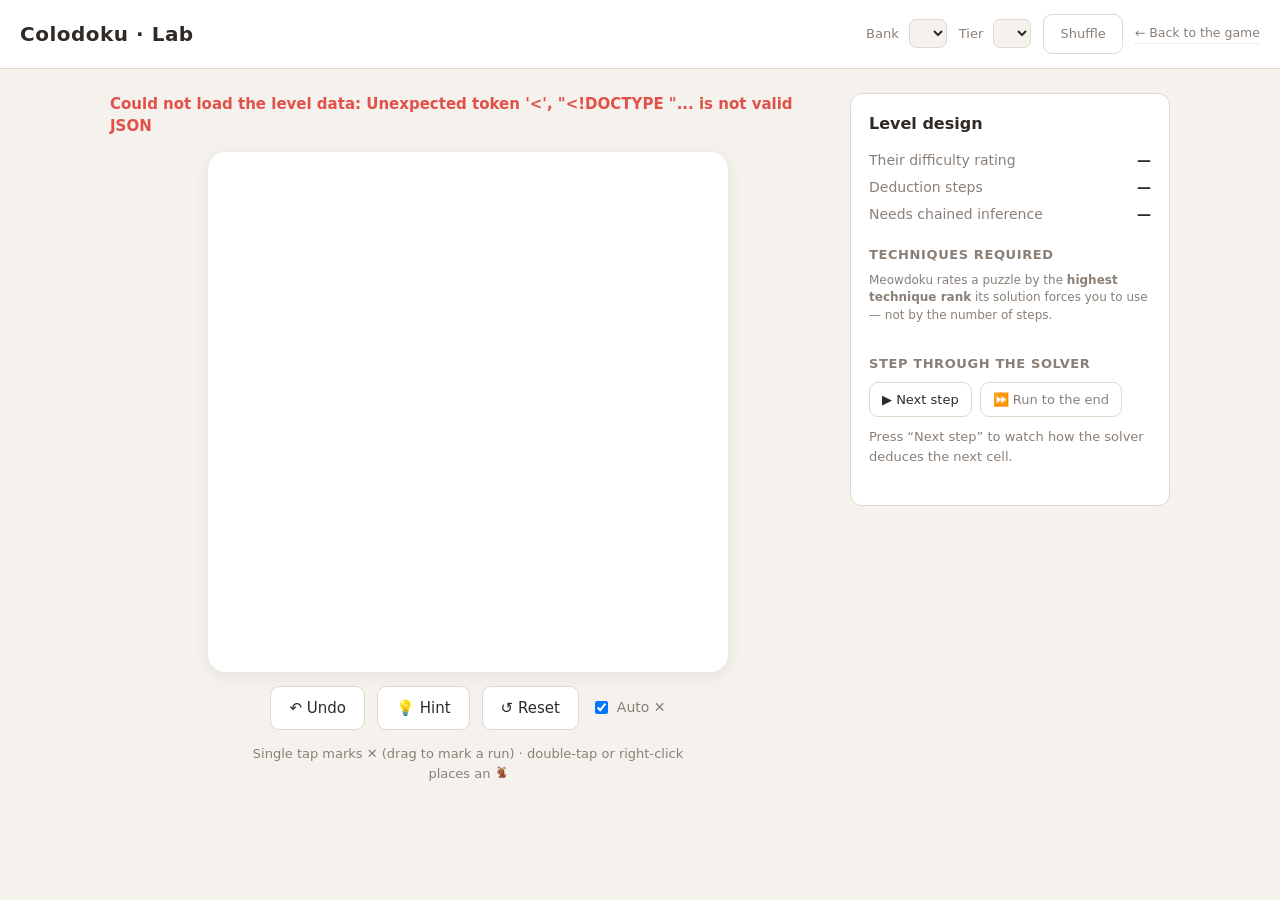
==== lab.html @ 8c0594e7 "Colodoku: bản dựng lại Meowdoku trên web Game 360 màn, bộ giải theo 5 cấp kỹ thuật, tutorial 8 bước " ====
<!doctype html>
<html lang="en">
  <head>
    <meta charset="utf-8" />
    <meta name="viewport" content="width=device-width, initial-scale=1" />
    <title>Colodoku · Lab</title>
    <link rel="stylesheet" href="src/style.css" />
  </head>
  <body>
    <header class="topbar">
      <h1>Colodoku · Lab</h1>
      <div class="picker">
        <label>Bank <select id="bank"></select></label>
        <label>Tier <select id="tier"></select></label>
        <button id="shuffle" class="ghost">Shuffle</button>
        <a class="lab-link" href="index.html">← Back to the game</a>
      </div>
    </header>

    <main>
      <section class="stage">
        <div id="status" class="status">Loading…</div>
        <div id="board" class="board" role="grid" aria-label="Colodoku board"></div>
        <div class="controls">
          <button id="undo">↶ Undo</button>
          <button id="hint">💡 Hint</button>
          <button id="reset">↺ Reset</button>
          <label class="toggle"><input type="checkbox" id="autox" checked /> Auto ✕</label>
        </div>
        <p class="howto">
          Single tap marks <b>✕</b> (drag to mark a run) · double-tap or right-click places an <b><i class="ant"></i></b>
        </p>
      </section>

      <aside class="panel">
        <h2>Level design</h2>
        <dl class="meta">
          <dt>Their difficulty rating</dt><dd id="m-rating">—</dd>
          <dt>Deduction steps</dt><dd id="m-steps">—</dd>
          <dt>Needs chained inference</dt><dd id="m-chained">—</dd>
        </dl>

        <h3>Techniques required</h3>
        <p class="hint-note">
          Meowdoku rates a puzzle by the <b>highest technique rank</b> its solution forces you to use —
          not by the number of steps.
        </p>
        <ul id="techs" class="techs"></ul>

        <h3>Step through the solver</h3>
        <div class="walk">
          <button id="step">▶ Next step</button>
          <button id="autoplay" class="ghost">⏩ Run to the end</button>
        </div>
        <p id="explain" class="explain">Press “Next step” to watch how the solver deduces the next cell.</p>
      </aside>
    </main>

    <div id="toast" class="toast" hidden></div>
    <script type="module" src="src/lab.js"></script>
  </body>
</html>
---- src/style.css ----
:root {
  --ink: #2f2a26;
  --muted: #8a7f76;
  --paper: #f5f2ed;
  --card: #ffffff;
  --line: #e2d8cc;
  --accent: #f19320;
  --key: #d94848; /* màu chữ nhấn trong lời hướng dẫn, đúng tag [color] của họ */
  --coach-ink: #85646a; /* chữ trong thẻ hướng dẫn, lấy mẫu từ khung hình bản gốc */
  --danger: #e2504a;
  --good: #4aa96c;

  /* Bảng màu vùng, lấy mẫu pixel từ bản ghi màn hình Meowdoku 1.15.0.
     --gN là màu ô, --kN là bản đậm hơn dùng cho chữ trên nền trắng. */
  /* Nhân vật kiến — dùng lại ở bàn cờ, mini-map, logo và chip đếm. */
  --ant: url("../assets/ant-512.png");

  --g0: #40b5bf; --g1: #f2975e; --g2: #8fe47f; --g3: #ca638e;
  --g4: #f6dc87; --g5: #c8ab07; --g6: #f08ce2; --g7: #8872d6;
  --g8: #7ec8f0; --g9: #f4a6a0; --g10: #bcd94f; --g11: #c3ae94;

  --k0: #2f93b8; --k1: #d97a35; --k2: #4ea23c; --k3: #bc537c;
  --k4: #bf941a; --k5: #9a840a; --k6: #c95bb6; --k7: #6a52c0;
  --k8: #3f96c8; --k9: #d2685f; --k10: #7d9c1e; --k11: #8d7a62;
}

* { box-sizing: border-box; }

[hidden] { display: none !important; }

body {
  margin: 0;
  font: 15px/1.5 "Segoe UI", system-ui, -apple-system, sans-serif;
  color: var(--ink);
  background: var(--paper);
  -webkit-tap-highlight-color: transparent;
}

.topbar {
  display: flex;
  flex-wrap: wrap;
  gap: 12px 20px;
  align-items: center;
  justify-content: space-between;
  padding: 14px 20px;
  background: var(--card);
  border-bottom: 1px solid var(--line);
}

.topbar h1 {
  margin: 0;
  font-size: 20px;
  letter-spacing: 0.5px;
}

.picker {
  display: flex;
  flex-wrap: wrap;
  gap: 12px;
  align-items: center;
  font-size: 13px;
  color: var(--muted);
}

.picker select {
  margin-left: 6px;
  padding: 5px 8px;
  font: inherit;
  color: var(--ink);
  background: var(--paper);
  border: 1px solid var(--line);
  border-radius: 7px;
}

main {
  display: grid;
  grid-template-columns: minmax(0, 1fr) 320px;
  gap: 24px;
  align-items: start;
  max-width: 1100px;
  margin: 0 auto;
  padding: 24px 20px 60px;
}

.stage { display: flex; flex-direction: column; align-items: center; gap: 14px; }

.status { font-size: 14px; color: var(--muted); min-height: 21px; }
.status.win { color: var(--good); font-weight: 700; }
.status.bad { color: var(--danger); font-weight: 600; }

.board {
  /* --board: bề rộng bàn cờ, --n: số ô mỗi cạnh (BoardView đặt khi dựng lưới).
     Cỡ chữ trong ô suy ra từ hai biến này nên mèo và ✕ luôn vừa ô, mọi cỡ lưới. */
  --board: min(78vw, 520px);
  --n: 8;
  position: relative;
  display: grid;
  /* BoardView chỉ đặt số cột; không có dòng này thì hàng tự cao theo nội dung,
     hàng có ✕ hoặc con kiến sẽ cao hơn hàng trống. */
  grid-auto-rows: minmax(0, 1fr);
  gap: 1.8%;
  width: var(--board);
  aspect-ratio: 1;
  padding: 2.2%;
  background: var(--card);
  border-radius: 18px;
  box-shadow: 0 4px 16px rgba(80, 60, 40, 0.09);
  touch-action: none;
  user-select: none;
  transition: filter 0.25s;
}

.cell {
  position: relative;
  display: grid;
  place-items: center;
  font-size: clamp(12px, calc(var(--board) / var(--n) * 0.6), 62px);
  line-height: 1;
  cursor: pointer;
  border: 0;
  border-radius: 14%;
  transition: filter 0.12s;
}

/* Kiến đứng lẻ trong dòng chữ (logo, chip đếm, màn thắng) — cỡ bám font-size chỗ đặt. */
.ant {
  display: inline-block;
  width: 1em;
  height: 1em;
  vertical-align: -0.14em;
  background: var(--ant) center / contain no-repeat;
}

.cell:hover { filter: brightness(1.06); }

.cell.mark::after {
  content: "✕";
  font-size: 0.82em;
  font-weight: 900;
  color: #fff;
}

/* Ô người chơi đặt sai: ✕ đỏ, khoá luôn, không hoàn tác được. */
.cell.wrong { cursor: default; }
.cell.wrong::after { color: var(--danger); }

/* Ô mà thẻ gợi ý sắp đánh ✕ — vẽ mờ để thấy trước kết quả. */
.cell.preview::after {
  content: "✕";
  font-size: 0.82em;
  font-weight: 900;
  color: rgba(255, 255, 255, 0.62);
}

.cell.cat::after {
  content: "";
  width: 1.15em;
  height: 1.15em;
  background: var(--ant) center / contain no-repeat;
}

/* Đặt kiến: hiện ngay ở cỡ thật rồi bung quá cỡ và nảy về — cú bấm đúp phải
   thấy "đã tay". Easing để trơn (ease-out), độ nảy nằm hết trong keyframe;
   trộn cả hai thì đoạn cuối bị giật. */
.cell.pop { z-index: 2; }
.cell.pop::after { animation: antpop 0.36s ease-out; }

@keyframes antpop {
  0% { transform: scale(0.9); }
  35% { transform: scale(1.34); }
  62% { transform: scale(0.95); }
  82% { transform: scale(1.05); }
  100% { transform: scale(1); }
}

.cell.conflict {
  box-shadow: 0 0 0 3px var(--danger);
  animation: shake 0.3s;
}

.cell.hint {
  z-index: 1;
  box-shadow: 0 0 0 4px var(--accent);
  animation: pulse 1s ease-in-out 3;
}

@keyframes pulse { 50% { filter: brightness(1.25); } }
@keyframes shake {
  25% { transform: translateX(-2px); }
  75% { transform: translateX(2px); }
}

.controls { display: flex; flex-wrap: wrap; gap: 10px; align-items: center; justify-content: center; }

button {
  padding: 9px 16px;
  font: inherit;
  color: var(--ink);
  cursor: pointer;
  background: var(--card);
  border: 1px solid var(--line);
  border-radius: 9px;
}

button:hover:not(:disabled) { border-color: var(--accent); }
button:disabled { opacity: 0.45; cursor: default; }
button.ghost { background: transparent; color: var(--muted); }

.toggle { display: flex; gap: 6px; align-items: center; font-size: 13px; color: var(--muted); }

.howto { max-width: 460px; margin: 0; font-size: 13px; color: var(--muted); text-align: center; }

.panel {
  padding: 18px;
  background: var(--card);
  border: 1px solid var(--line);
  border-radius: 12px;
}

.panel h2 { margin: 0 0 14px; font-size: 16px; }
.panel h3 { margin: 20px 0 8px; font-size: 13px; text-transform: uppercase; letter-spacing: 0.6px; color: var(--muted); }

.meta { display: grid; grid-template-columns: 1fr auto; gap: 6px 12px; margin: 0; font-size: 14px; }
.meta dt { color: var(--muted); }
.meta dd { margin: 0; font-weight: 600; text-align: right; }

.hint-note { margin: 0 0 10px; font-size: 12px; line-height: 1.45; color: var(--muted); }

.techs { display: grid; gap: 6px; margin: 0; padding: 0; list-style: none; font-size: 12.5px; }

.techs li { display: grid; grid-template-columns: 18px 1fr auto; gap: 8px; align-items: center; }
.techs li.unused { opacity: 0.35; }
.techs .rank { display: grid; place-items: center; width: 18px; height: 18px; font-size: 11px; font-weight: 700; color: #fff; background: var(--muted); border-radius: 5px; }
.techs li.used .rank { background: var(--accent); }
.techs .count { font-variant-numeric: tabular-nums; color: var(--muted); }

.walk { display: flex; gap: 8px; }
.walk button { padding: 7px 12px; font-size: 13px; }

.explain { min-height: 60px; margin: 10px 0 0; font-size: 13px; line-height: 1.5; color: var(--muted); }
.explain b { color: var(--ink); }

.toast {
  position: fixed;
  left: 50%;
  bottom: 32px;
  padding: 12px 22px;
  font-weight: 600;
  color: #fff;
  background: var(--good);
  border-radius: 10px;
  box-shadow: 0 6px 18px rgba(0, 0, 0, 0.18);
  transform: translateX(-50%);
}

@media (max-width: 900px) {
  main { grid-template-columns: minmax(0, 1fr); }
  .board { --board: min(92vw, 520px); }
}

/* ======================================================== màn hình game */

body.app { display: flex; flex-direction: column; min-height: 100vh; }

.screen { display: flex; flex-direction: column; align-items: center; flex: 1; }
.screen[hidden] { display: none; }

/* --- trang chủ --- */
.home { justify-content: flex-start; gap: 0; padding: 14px 18px 30px; text-align: center; }

.home-top {
  display: flex;
  align-items: flex-start;
  justify-content: space-between;
  width: min(520px, 100%);
}

.avatar {
  display: grid;
  place-items: center;
  width: 58px;
  height: 58px;
  font-size: 32px;
  background: var(--g4);
  border: 3px solid var(--g10);
  border-radius: 14px;
}

/* Nút bánh răng tròn, có chấm đỏ như bản gốc. */
.icon.gear {
  position: relative;
  display: grid;
  place-items: center;
  width: 46px;
  height: 46px;
  padding: 0;
  font-size: 22px;
  color: var(--muted);
  border-radius: 50%;
  box-shadow: 0 2px 8px rgba(80, 60, 40, 0.12);
}
.icon.gear .dot {
  position: absolute;
  top: 4px;
  right: 5px;
  width: 9px;
  height: 9px;
  background: var(--danger);
  border-radius: 50%;
}

.home-cards {
  display: grid;
  grid-template-columns: 1fr 1fr;
  gap: 14px;
  width: min(520px, 100%);
  margin-top: 18px;
}

.home-card {
  position: relative;
  display: grid;
  place-items: center;
  gap: 10px;
  padding: 18px 14px 16px;
  border-radius: 18px;
  color: #fff;
  text-align: center;
}
.home-card b { font-size: 21px; line-height: 1.15; }
.home-card small { font-size: 13px; opacity: 0.92; }
.home-card .lock { font-size: 34px; }

.home-card.locked { background: #6d74c4; color: rgba(255, 255, 255, 0.78); }
.home-card.streak {
  background: linear-gradient(180deg, #ffd54a, #f5b60f);
  color: #8a5a12;
}
.home-card.streak b { color: #a9670f; }
.home-card .token { display: grid; place-items: center; font-size: 40px; }
.home-card .token .ant { width: 1em; height: 1em; }
.home-card .streak em,
.home-card.streak em {
  display: block;
  width: 78%;
  padding: 5px 0;
  font: 700 20px/1.2 inherit;
  font-style: normal;
  color: #a9670f;
  background: rgba(255, 255, 255, 0.62);
  border-radius: 999px;
}
.home-card .tick {
  position: absolute;
  top: 0;
  right: 0;
  display: grid;
  place-items: center;
  width: 44px;
  height: 40px;
  font-size: 22px;
  color: #fff;
  background: #f19320;
  border-radius: 0 18px 0 18px;
}

/* Chữ hiệu, thay cho logo vẽ tay của họ. */
.wordmark {
  margin: 52px 0 34px;
  font: 900 46px/0.95 "Segoe UI", system-ui, sans-serif;
  letter-spacing: 2px;
  color: #8a5a3c;
}
.wordmark span { display: block; color: #6b4630; }

.home-links { display: flex; flex-wrap: wrap; gap: 4px 16px; justify-content: center; margin: 18px 0 0; }
.progress-line { margin: 10px 0 0; font-size: 13px; color: var(--muted); }

button.primary { color: #fff; background: var(--accent); border-color: var(--accent); font-weight: 600; }
button.primary:hover:not(:disabled) { filter: brightness(1.07); }
button.big { padding: 13px 20px; font-size: 16px; }

/* Nút hành động chính dạng viên thuốc, như nút "Level 2" của họ. */
button.pill {
  width: min(400px, 86%);
  padding: 17px 24px;
  font-size: 22px;
  font-weight: 700;
  border-radius: 999px;
  box-shadow: 0 5px 0 #c9761a;
}
button.pill:active:not(:disabled) { transform: translateY(2px); box-shadow: 0 3px 0 #c9761a; }

.progress-line { margin: 20px 0 4px; font-size: 13px; color: var(--muted); }
.lab-link { font-size: 12.5px; color: var(--muted); text-decoration: none; border-bottom: 1px dotted var(--line); }
.lab-link:hover { color: var(--accent); }

/* --- thanh tiêu đề trong màn chơi --- */
.bar {
  display: grid;
  grid-template-columns: 46px 1fr 46px;
  gap: 10px;
  align-items: center;
  width: min(560px, 96vw);
  padding: 14px 4px;
}
.bar h2 { margin: 0; font-size: 17px; text-align: center; }
.bar .icon { padding: 6px 12px; font-size: 17px; line-height: 1; }

/* Trong màn chơi hai nút góc là hình tròn, không phải nút chữ như ở màn chọn. */
.play .bar { grid-template-columns: var(--icon-btn) 1fr var(--icon-btn); }
.play .bar .icon {
  display: grid;
  place-items: center;
  width: var(--icon-btn);
  height: var(--icon-btn);
  padding: 0;
  font-size: calc(var(--icon-btn) * 0.44);
  border-radius: 50%;
}
.play .icon.gear .dot { width: calc(var(--icon-btn) * 0.2); height: calc(var(--icon-btn) * 0.2); }
/* Level và Score đứng cạnh nhau giữa thanh, nhãn nhỏ ở trên số to. */
.hud {
  display: flex;
  gap: calc(var(--board) * 0.11);
  justify-content: center;
  text-align: center;
  line-height: 1.15;
}
.hud small { display: block; font-size: var(--hud-label); color: #b09a86; }
.hud strong { display: block; font-size: var(--hud-value); color: #8a5a3c; }
.hud-score strong { font-variant-numeric: tabular-nums; }

/* Hai chip dưới thanh tiêu đề: đếm kiến, và mạng còn lại. */
.chips { display: flex; gap: calc(var(--board) * 0.035); justify-content: center; }
.chip {
  display: flex;
  gap: calc(var(--chip-h) * 0.22);
  align-items: center;
  min-height: var(--chip-h);
  padding: 0 calc(var(--chip-h) * 0.46);
  font-size: calc(var(--chip-h) * 0.46);
  font-weight: 700;
  background: var(--card);
  border-radius: 999px;
  box-shadow: 0 2px 8px rgba(80, 60, 40, 0.08);
}
.chip .ant { width: 1.5em; height: 1.5em; }
.chip b { color: var(--good); font-variant-numeric: tabular-nums; }

.chip.lives { gap: calc(var(--chip-h) * 0.16); padding: 0 calc(var(--chip-h) * 0.36); }
.chip.coins b { color: #c8951f; }

/* Đồng xu vẽ bằng CSS: đĩa vàng, viền sẫm, một vệt sáng chếch trên trái. */
.coin {
  display: inline-block;
  flex: none;
  width: 1.25em;
  height: 1.25em;
  background:
    radial-gradient(circle at 32% 28%, rgba(255, 255, 255, 0.85) 0 14%, transparent 42%),
    radial-gradient(circle at 50% 50%, #ffd964 0 52%, #f0b429 53% 100%);
  border: 0.09em solid #c8951f;
  border-radius: 50%;
  vertical-align: -0.2em;
}

/* Chip nảy một cái khi bấm trợ giúp mà không đủ tiền. */
.chips.nudge { animation: shake 0.3s; }
.life {
  display: block;
  width: calc(var(--chip-h) * 0.6);
  height: calc(var(--chip-h) * 0.6);
  background: var(--g4);
  border: 2px solid var(--g5);
  border-radius: 50% 50% 50% 12px;
  transform: rotate(-20deg);
}
.life.gone { background: #e6e0d6; border-color: #d3cabb; }

.stars { color: var(--accent); font-size: 14px; text-align: right; letter-spacing: 1px; }
.stars.big { font-size: 28px; letter-spacing: 3px; }

/* --- chọn màn --- */
.map { padding-bottom: 50px; }
.map-grid {
  display: grid;
  grid-template-columns: repeat(auto-fill, minmax(62px, 1fr));
  gap: 9px;
  width: min(640px, 94vw);
}
.map-cell {
  display: grid;
  place-items: center;
  gap: 1px;
  padding: 10px 4px;
  line-height: 1.1;
}
.map-cell b { font-size: 15px; }
.map-cell .stars { font-size: 10px; min-height: 12px; }
.map-cell.current { border-color: var(--accent); box-shadow: 0 0 0 2px rgba(240, 138, 60, 0.25); }
.map-cell.locked { color: var(--muted); background: transparent; opacity: 0.4; }

/* --- màn chơi --- */
/* Mọi thứ quanh bàn cờ đo theo --board chứ không ghi cứng px: desktop bàn cờ
   phình lên 640px mà HUD giữ nguyên px thì teo hẳn lại so với nó. Các tỉ lệ
   dưới đây lấy từ ảnh chụp bản gốc, chia cho bề rộng bàn cờ trong ảnh. */
.play {
  --board: min(88vw, 460px);
  --hud-label: calc(var(--board) * 0.042);
  --hud-value: calc(var(--board) * 0.055);
  --chip-h: calc(var(--board) * 0.094);
  --icon-btn: calc(var(--board) * 0.112);
  --booster: calc(var(--board) * 0.150);
  gap: 12px;
  padding-bottom: 44px;
}
.play .board { --board: inherit; }

.hint-text { max-width: 460px; margin: 0; padding: 0 16px; font-size: 13px; color: var(--muted); text-align: center; }

/* Hướng dẫn: phủ tối cả bàn cờ rồi nhấc riêng những ô đang được nói tới lên
   trên lớp phủ. Meowdoku làm đúng như vậy — không viền sáng, không nhấp nháy,
   nhìn phát biết ngay phải bấm đâu. */
/* Lớp phủ trải hết màn hình chứ không riêng bàn cờ — trong bản gốc cả trang
   tối đi, chỉ còn thẻ hướng dẫn và mấy ô đang nói tới là sáng. */
.board::after {
  content: "";
  position: fixed;
  inset: 0;
  background: rgba(16, 11, 7, 0.78);
  pointer-events: none;
  z-index: 3;
  opacity: 0;
  transition: opacity 0.22s ease;
}
.board.dim::after { opacity: 1; }

.cell.lit { z-index: 4; }

/* Bàn tay minh hoạ thao tác trong tutorial. */
.hand {
  position: absolute;
  top: 0;
  left: 0;
  z-index: 5;
  width: 1em;
  margin-left: -0.5em;
  line-height: 1;
  pointer-events: none;
  filter: drop-shadow(0 3px 6px rgba(0, 0, 0, 0.45));
}
.hand { transition: transform 0.28s ease; }
.hand i { display: block; font-style: normal; }
/* Chỉ mờ dần, KHÔNG động tới transform: vị trí bàn tay do JS đặt inline, dùng
   keyframe có translate sẽ kéo nó về sai ô trong lúc chạy. */
.hand.enter { animation: handin 0.3s ease both; }

@keyframes handin {
  from { opacity: 0; }
  to { opacity: 1; }
}
.hand.tapping i { animation: handtap 1.1s ease-in-out infinite; }

@keyframes handtap {
  0%, 100% { transform: translateY(0) scale(1); }
  45% { transform: translateY(-14%) scale(0.9); }
}

@media (prefers-reduced-motion: reduce) {
  .hand.tapping i { animation: none; }
}
.coach { position: relative; z-index: 4; }
.overlay { z-index: 10; }

/* Trong lúc hướng dẫn, bản gốc giấu chip đếm mèo, ba thẻ nhắc luật và cả thanh
   tiêu đề. Ở đây vẫn giữ lại mỗi nút quay lại, nhấc lên trên lớp phủ, để người
   chơi mở hướng dẫn từ trang chủ còn có đường ra. */
.play.tutorial { justify-content: center; }
.play.tutorial .chips,
.play.tutorial .rules { display: none; }
.play.tutorial .hud { visibility: hidden; }
.play.tutorial .bar .icon { position: relative; z-index: 4; }

/* Ô cần bấm hai lần: vòng trắng quanh ô, đập chậm. */
.cell.ring {
  z-index: 4;
  box-shadow: 0 0 0 4px #fff, 0 0 18px 4px rgba(255, 255, 255, 0.45);
  animation: ringpulse 1.2s ease-in-out infinite;
}

@keyframes ringpulse {
  50% { box-shadow: 0 0 0 7px #fff, 0 0 22px 8px rgba(255, 255, 255, 0.6); }
}

/* Nhịp khen giữa hai bước: bỏ lớp tối, cả bàn sáng bừng lên một cái. */
.board.flash { filter: brightness(1.1) saturate(1.12); }

/* --- nút trợ giúp tròn dưới bàn cờ --- */
.boosters { display: flex; gap: calc(var(--board) * 0.22); justify-content: center; margin-top: calc(var(--board) * 0.02); }

.booster {
  position: relative;
  display: grid;
  place-items: center;
  width: var(--booster);
  height: var(--booster);
  padding: 0;
  font-size: calc(var(--booster) * 0.52);
  background: var(--card);
  border: 0;
  border-radius: 50%;
  box-shadow: 0 3px 10px rgba(80, 60, 40, 0.16);
}
.booster .ant { width: 1.15em; height: 1.15em; }
.booster:disabled { opacity: 0.45; }
/* Thiếu tiền thì mờ đi nhưng KHÔNG khoá: bấm vào còn báo được lý do. */
.booster.broke { opacity: 0.5; }

/* Hết lượt miễn phí thì badge đổi vai thành giá tiền — vàng như đồng xu, và
   không còn là màu cảnh báo nữa. */
.booster .badge.price { color: #7a5510; background: linear-gradient(#ffd964, #f0b429); }

.booster .badge {
  position: absolute;
  top: 0;
  right: 0;
  display: grid;
  place-items: center;
  min-width: calc(var(--booster) * 0.38);
  height: calc(var(--booster) * 0.38);
  padding: 0 calc(var(--booster) * 0.07);
  /* Không gộp vào shorthand `font`: `inherit` không hợp lệ trong đó, cả dòng
     sẽ bị bỏ qua và con số lấy nguyên cỡ chữ 0.52×nút của .booster. */
  font-weight: 700;
  font-size: calc(var(--booster) * 0.2);
  line-height: 1;
  /* Mặc định là số lượt miễn phí còn lại — viên đỏ, như bản gốc. */
  color: #fff;
  background: var(--danger);
  /* Viền màu nền trang: tạo khe hở để con số không dính vào hình bên dưới. */
  border: calc(var(--booster) * 0.035) solid var(--paper);
  border-radius: 999px;
  /* Đẩy chồm ra ngoài góc trên phải thay vì nằm đè lên giữa nút. */
  transform: translate(38%, -38%);
}

/* Hai ô chừa sẵn trên và dưới bàn cờ. Thẻ hướng dẫn, thẻ nhắc và nút Got it!/
   Apply đều nổi tuyệt đối trong đó, nên hiện/ẩn hay dài ngắn cũng không đẩy
   bàn cờ đi đâu. Ngoài tutorial hai ô này cao 0 — thẻ gợi ý sẽ đè lên phần trên
   (đã bị phủ tối), đúng như bản gốc. */
/* Rộng đúng bằng bàn cờ: chữ xuống dòng thành một khối đặc, thay vì trải
   một dòng mỏng rộng hơn cả bàn cờ. */
.slot { position: relative; width: var(--board); }
/* Canh giữa bằng left/right + margin auto, KHÔNG dùng transform: luật
   `button.pill:active` đặt transform riêng và thắng về độ ưu tiên — nếu định vị
   bằng translateX thì lúc đè chuột nút văng sang một bên, mouseup rơi ra ngoài
   và trình duyệt không phát click. Đây là lý do Apply "bấm mãi không ăn". */
.slot-top .coach { position: absolute; bottom: 6px; left: 0; right: 0; margin: 0 auto; }
.slot-bottom .coach,
.slot-bottom .pill.apply { position: absolute; top: 6px; left: 0; right: 0; margin: 0 auto; }
.pill.apply { z-index: 4; }

/* Đang chìa gợi ý: khoá tương tác toàn màn chơi, chỉ chừa nút Apply. Nhờ vậy
   cú bấm thứ hai của một lần bấm đúp không lọt xuống nút trợ giúp nằm dưới. */
.play.offering .board,
.play.offering .boosters,
.play.offering .chips,
.play.offering .rules,
.play.offering .coach.bottom { pointer-events: none; }

.play.tutorial .slot-top { min-height: 150px; }
.play.tutorial .slot-bottom { min-height: 108px; }

/* --- thẻ hướng dẫn (trên và dưới bàn cờ) --- */
.coach {
  width: min(460px, 92vw);
  padding: 14px 20px;
  text-align: center;
  background: var(--card);
  border-radius: 14px;
  box-shadow: 0 3px 12px rgba(80, 60, 40, 0.1);
}
.coach strong { display: block; margin-bottom: 3px; font-size: 23px; color: var(--k3); }
.coach p { margin: 0; font-size: 23px; line-height: 1.4; color: var(--coach-ink); }
.coach .key { color: var(--key); font-weight: 600; }

/* Sang bước mới: thẻ nhô lên một chút rồi hiện dần, thay vì thay chữ đột ngột. */
@keyframes coachin {
  from { opacity: 0; transform: translateY(7px); }
  to { opacity: 1; transform: translateY(0); }
}
.coach.enter { animation: coachin 0.26s ease both; }

@media (prefers-reduced-motion: reduce) {
  .board::after { transition: none; }
  .hand { transition: none; }
  .coach.enter,
  .hand.enter { animation: none; }
}
.coach.bottom { padding: 15px 20px; }
.coach.bottom.tappable { cursor: pointer; transition: transform 0.12s, box-shadow 0.12s; }
.coach.bottom.tappable p { color: var(--accent); }
.coach.bottom.tappable:hover { box-shadow: 0 5px 16px rgba(80, 60, 40, 0.18); transform: translateY(-1px); }
.coach.bottom.tappable:active { transform: translateY(1px); }

/* Thẻ gợi ý trong màn chơi: chữ canh trái, tông dịu, đúng kiểu bản gốc. */
.coach.tip { padding: 18px 22px; text-align: left; }
.coach.tip p { font-size: 17.5px; color: #9a6b72; }

/* --- hộp thoại thắng --- */
.overlay {
  position: fixed;
  inset: 0;
  display: grid;
  place-items: center;
  padding: 20px;
  background: rgba(45, 35, 28, 0.45);
}
.overlay[hidden] { display: none; }
.dialog {
  position: relative;
  z-index: 1;
  display: flex;
  flex-direction: column;
  gap: 10px;
  width: min(330px, 90vw);
  padding: 26px 24px;
  text-align: center;
  background: var(--card);
  border-radius: 16px;
  box-shadow: 0 14px 40px rgba(0, 0, 0, 0.22);
}
.dialog h2 { margin: 0; font-size: 20px; }
.dialog .logo { font-size: 44px; }
.win-note { margin: 0 0 8px; font-size: 13px; color: var(--muted); }

/* ------------------------------------------------------------- ăn mừng */

/* Dòng tiền thưởng. */
.reward {
  display: flex;
  gap: 8px;
  align-items: center;
  justify-content: center;
  margin: 0;
  font-size: 24px;
  font-weight: 800;
  color: #c8951f;
  opacity: 0;
  animation: rewardpop 0.4s cubic-bezier(0.34, 1.56, 0.64, 1) forwards;
  animation-delay: 0.35s;
}
.reward .coin { width: 1.05em; height: 1.05em; vertical-align: 0; }
@keyframes rewardpop {
  0% { transform: scale(0.5); opacity: 0; }
  100% { transform: scale(1); opacity: 1; }
}

/* Pháo giấy rơi sau lưng hộp thoại: 26 mảnh, mỗi mảnh tự có màu, bề ngang,
   độ lệch, độ xoay và nhịp riêng do JS gắn vào biến CSS. */
.confetti { position: absolute; inset: 0; overflow: hidden; pointer-events: none; }
.confetti i {
  position: absolute;
  top: 0;
  left: var(--x);
  width: var(--w);
  height: calc(var(--w) * 1.6);
  background: var(--tone);
  border-radius: 2px;
  animation: fall var(--dur) linear var(--delay) infinite;
}
@keyframes fall {
  from { transform: translate3d(0, -12vh, 0) rotate(0deg); }
  to { transform: translate3d(var(--drift), 112vh, 0) rotate(var(--spin)); }
}

/* Dòng chọn ngôn ngữ trong hộp Cài đặt. Căn hai đầu chứ không giữa như phần
   còn lại của hộp, để nhãn và ô chọn nằm thành một hàng đọc được. */
.setting-row {
  display: flex;
  gap: 10px;
  align-items: center;
  justify-content: space-between;
  margin-bottom: 8px;
  font-size: 14px;
  text-align: start;
}
.setting-row select {
  flex: 1;
  min-width: 0;
  max-width: 62%;
  padding: 7px 9px;
  font: inherit;
  color: inherit;
  background: var(--bg);
  border: 1px solid rgba(0, 0, 0, 0.16);
  border-radius: 9px;
}

/* ---------------------------------------------- thẻ nhắc luật trên màn chơi */

.rules {
  display: flex;
  gap: 8px;
  justify-content: center;
  width: min(560px, 96vw);
  padding: 0 4px;
}

.rule-card {
  display: flex;
  flex: 1;
  gap: 8px;
  align-items: center;
  padding: 8px 9px;
  font-size: 11.5px;
  line-height: 1.25;
  color: var(--muted);
  background: var(--card);
  border: 1px solid var(--line);
  border-radius: 10px;
  transition: border-color 0.2s, color 0.2s;
}

.mini {
  display: grid;
  flex: none;
  grid-template-columns: repeat(3, 1fr);
  gap: 1px;
  width: 33px;
}

.mini i {
  display: grid;
  place-items: center;
  aspect-ratio: 1;
  font-size: 7px;
  font-style: normal;
  background: #ece6dc;
  border-radius: 3px;
}

.mini i.on { background: var(--g6); }
.mini i.x::after { content: "✕"; font-weight: 800; color: rgba(52, 40, 30, 0.7); }
.mini i.on.x::after { color: #fff; }
.mini i.cat { background: var(--g4); }
.mini i.cat::after { content: ""; width: 90%; height: 90%; background: var(--ant) center / contain no-repeat; }
.mini i.on.cat { background: var(--g6); }

@media (max-width: 420px) {
  .rule-card { flex-direction: column; gap: 4px; padding: 7px 5px; text-align: center; font-size: 10.5px; }
}

/* Nút chữ trơn, dùng cho hành động phụ như xoá tiến trình. */
.linkish {
  padding: 0 0 0 10px;
  font-size: 12.5px;
  color: var(--muted);
  background: none;
  border: none;
  text-decoration: underline;
  text-underline-offset: 2px;
}
.linkish:hover { color: var(--danger); }

/* ------------------------------------------------- màn hình rộng (desktop)
   Trên điện thoại bàn cờ bị giới hạn bởi bề ngang; trên desktop thì ngược lại,
   chiều cao mới là thứ hiếm — nên lấy vh làm mốc và căn giữa cả cột. */
@media (min-width: 760px) {
  .play { justify-content: center; gap: 16px; padding-bottom: 24px; }
  .play { --board: min(60vh, 62vw, 640px); }

  .bar, .rules { width: min(760px, 94vw); }
  .status { font-size: 15px; }

  .rules { gap: 14px; }
  .rule-card { gap: 14px; padding: 15px 17px; font-size: 15.5px; line-height: 1.35; border-radius: 14px; }
  .mini { width: 62px; gap: 3px; }
  .mini i { font-size: 15px; border-radius: 4px; }

  .coach { width: min(640px, 92vw); padding: 20px 26px; }
  .play.tutorial .slot-top { min-height: 164px; }
  .play.tutorial .slot-bottom { min-height: 118px; }
  .coach strong { font-size: 25px; }
  .coach p { font-size: 25px; }
  .coach.tip p { font-size: 19.5px; }

  .controls { gap: 12px; }
  .controls button { padding: 10px 18px; font-size: 15px; }
  .toggle { font-size: 14px; }
  .hint-text { max-width: 620px; font-size: 14px; }
}
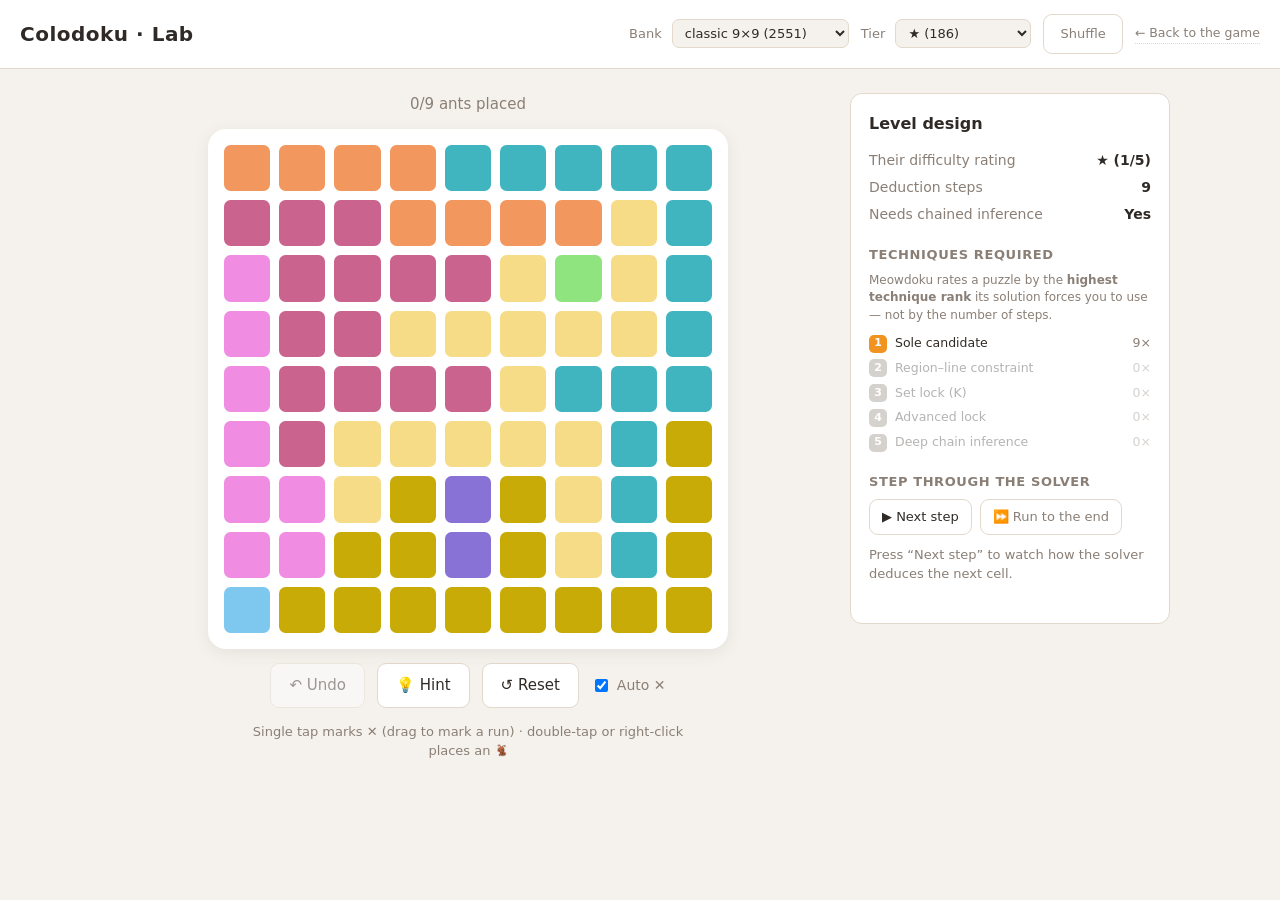
==== commit 284e2701: "Bản gốc: dựng lại Meowdoku, dùng dữ liệu giải mã từ APK Ảnh chụp trước khi thay level và câu chữ bằn" ====
--- a/lab.html
+++ b/lab.html
@@ -4,6 +4,8 @@
     <meta charset="utf-8" />
     <meta name="viewport" content="width=device-width, initial-scale=1" />
     <title>Colodoku · Lab</title>
+    <link rel="icon" type="image/png" sizes="32x32" href="assets/logo-32.png" />
+    <link rel="apple-touch-icon" href="assets/logo-180.png" />
     <link rel="stylesheet" href="src/style.css" />
   </head>
   <body>
--- a/src/style.css
+++ b/src/style.css
@@ -14,6 +14,8 @@
      --gN là màu ô, --kN là bản đậm hơn dùng cho chữ trên nền trắng. */
   /* Nhân vật kiến — dùng lại ở bàn cờ, mini-map, logo và chip đếm. */
   --ant: url("../assets/ant-512.png");
+  --ant-happy: url("../assets/ant-happy-512.png");
+  --ant-sad: url("../assets/ant-sad-512.png");
 
   --g0: #40b5bf; --g1: #f2975e; --g2: #8fe47f; --g3: #ca638e;
   --g4: #f6dc87; --g5: #c8ab07; --g6: #f08ce2; --g7: #8872d6;
@@ -131,6 +133,46 @@
   background: var(--ant) center / contain no-repeat;
 }
 
+/* Kiến bối rối, dùng ở màn hết mạng. Cùng cỡ với kiến reo mừng nhưng chỉ có
+   nhịp vào, không nhún — thua rồi thì đừng nhảy nhót. */
+.ant-sad {
+  display: block;
+  width: min(124px, 34vw);
+  height: min(124px, 34vw);
+  margin: 0 auto;
+  background: var(--ant-sad) center / contain no-repeat;
+  animation: antsorry 0.5s ease-out;
+}
+
+@keyframes antsorry {
+  0% { transform: translateY(-14%) scale(0.86); opacity: 0; }
+  60% { transform: translateY(0) scale(1); opacity: 1; }
+  80% { transform: rotate(-3deg); }
+  100% { transform: rotate(0deg); }
+}
+
+/* Kiến reo mừng, chỉ dùng ở hộp thoại thắng màn. */
+.ant-happy {
+  display: block;
+  width: min(124px, 34vw);
+  height: min(124px, 34vw);
+  margin: 0 auto;
+  background: var(--ant-happy) center / contain no-repeat;
+  /* Bung vào một nhịp rồi nhún nhẹ mãi — hộp thoại đứng im trông như ảnh chụp. */
+  animation: antcheer 0.44s cubic-bezier(0.34, 1.56, 0.64, 1),
+    antbob 1.8s ease-in-out 0.44s infinite;
+}
+
+@keyframes antcheer {
+  0% { transform: scale(0.4) rotate(-8deg); opacity: 0; }
+  60% { transform: scale(1.12) rotate(3deg); opacity: 1; }
+  100% { transform: scale(1) rotate(0deg); }
+}
+
+@keyframes antbob {
+  50% { transform: translateY(-5%) rotate(-2deg); }
+}
+
 .cell:hover { filter: brightness(1.06); }
 
 .cell.mark::after {
@@ -205,6 +247,10 @@
 button:hover:not(:disabled) { border-color: var(--accent); }
 button:disabled { opacity: 0.45; cursor: default; }
 button.ghost { background: transparent; color: var(--muted); }
+/* Nút cho hành động không lùi được. */
+button.danger { color: #fff; background: var(--danger); border-color: var(--danger); font-weight: 600; }
+button.danger:hover:not(:disabled) { filter: brightness(1.06); }
+.warn { margin: 0; font-size: 14.5px; line-height: 1.5; color: var(--danger); }
 
 .toggle { display: flex; gap: 6px; align-items: center; font-size: 13px; color: var(--muted); }
 
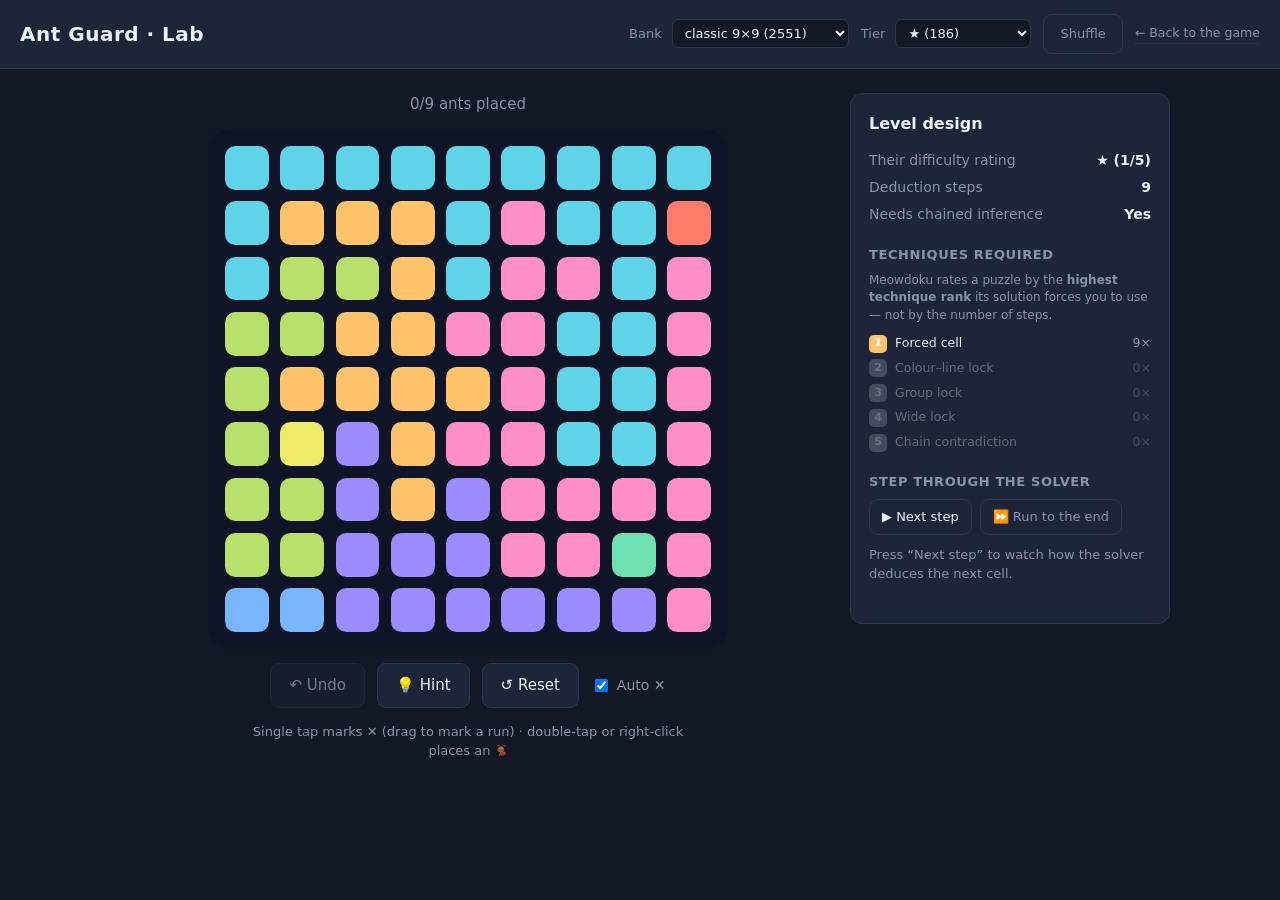
==== commit 466db269: "Ant Guard: theme đêm, ô loại trừ tắt đèn, tổ kiến theo chương năm đêm Đổi hẳn phần nhìn và câu chuyệ" ====
--- a/lab.html
+++ b/lab.html
@@ -3,14 +3,14 @@
   <head>
     <meta charset="utf-8" />
     <meta name="viewport" content="width=device-width, initial-scale=1" />
-    <title>Colodoku · Lab</title>
+    <title>Ant Guard · Lab</title>
     <link rel="icon" type="image/png" sizes="32x32" href="assets/logo-32.png" />
     <link rel="apple-touch-icon" href="assets/logo-180.png" />
     <link rel="stylesheet" href="src/style.css" />
   </head>
   <body>
     <header class="topbar">
-      <h1>Colodoku · Lab</h1>
+      <h1>Ant Guard · Lab</h1>
       <div class="picker">
         <label>Bank <select id="bank"></select></label>
         <label>Tier <select id="tier"></select></label>
@@ -22,7 +22,7 @@
     <main>
       <section class="stage">
         <div id="status" class="status">Loading…</div>
-        <div id="board" class="board" role="grid" aria-label="Colodoku board"></div>
+        <div id="board" class="board" role="grid" aria-label="Ant Guard board"></div>
         <div class="controls">
           <button id="undo">↶ Undo</button>
           <button id="hint">💡 Hint</button>
--- a/src/style.css
+++ b/src/style.css
@@ -1,41 +1,74 @@
 :root {
-  --ink: #2f2a26;
-  --muted: #8a7f76;
-  --paper: #f5f2ed;
-  --card: #ffffff;
-  --line: #e2d8cc;
-  --accent: #f19320;
-  --key: #d94848; /* màu chữ nhấn trong lời hướng dẫn, đúng tag [color] của họ */
-  --coach-ink: #85646a; /* chữ trong thẻ hướng dẫn, lấy mẫu từ khung hình bản gốc */
-  --danger: #e2504a;
-  --good: #4aa96c;
-
-  /* Bảng màu vùng, lấy mẫu pixel từ bản ghi màn hình Meowdoku 1.15.0.
-     --gN là màu ô, --kN là bản đậm hơn dùng cho chữ trên nền trắng. */
-  /* Nhân vật kiến — dùng lại ở bàn cờ, mini-map, logo và chip đếm. */
-  --ant: url("../assets/ant-512.png");
+  /* Theme "đêm": mọi màu nền tối, chữ sáng. Nền đêm là thứ đầu tiên khiến ảnh
+     chụp màn hình không còn giống một game pastel nào. */
+  --ink: #eef0f7;
+  --muted: #8b93a8;
+  --paper: #141826;   /* nền trang */
+  --card: #1f2538;    /* thẻ, chip, hộp thoại */
+  --line: #2e364d;
+  --accent: #ffc46b;  /* nút chính, con số nhấn — chữ trên nó phải TỐI */
+  --on-accent: #141826;
+  --key: #ffc46b;     /* chữ nhấn trong lời hướng dẫn */
+  --coach-ink: #c9cfe0;
+  --danger: #ff6b6b;
+  --good: #6ee0b1;
+
+  /* Bảng màu vùng: 12 màu rực trên nền đêm, không trùng bộ của game nào đã có.
+     --gN là màu ô; --kN là màu chữ gọi tên vùng — nền tối nên dùng luôn màu ô. */
+  /* Nhân vật kiến — dùng lại ở bàn cờ, mini-map, logo và chip đếm.
+     Bản 256px là đủ: chỗ vẽ to nhất là ô bàn 4x4, cỡ ~84px, tức ~252px thật
+     trên màn hình 3x. Ảnh 512px chỉ dành cho hai tư thế trong hộp thoại, mà
+     hai ảnh đó tới lúc mở hộp thoại mới tải. */
+  /* Kẹo — thứ kiến thích nhất, cũng là "mạng" của mỗi màn: đặt sai một con là
+     mất một viên, còn dư bao nhiêu thì mang về tổ bấy nhiêu.
+     Ba tư thế: viên thường, viên đã mất (xám), và viên lấp lánh dùng cho lúc
+     bay vào kho với dòng thưởng ở màn thắng. 192px là đủ — chỗ vẽ to nhất là
+     viên trên chip, cỡ ~44px, tức ~132px thật trên màn hình 3x. */
+  --candy: url("../assets/candy-192.png");
+  --candy-gone: url("../assets/candy-gone-192.png");
+  --candy-spark: url("../assets/candy-spark-192.png");
+
+  --ant: url("../assets/ant-256.png");
   --ant-happy: url("../assets/ant-happy-512.png");
   --ant-sad: url("../assets/ant-sad-512.png");
 
-  --g0: #40b5bf; --g1: #f2975e; --g2: #8fe47f; --g3: #ca638e;
-  --g4: #f6dc87; --g5: #c8ab07; --g6: #f08ce2; --g7: #8872d6;
-  --g8: #7ec8f0; --g9: #f4a6a0; --g10: #bcd94f; --g11: #c3ae94;
-
-  --k0: #2f93b8; --k1: #d97a35; --k2: #4ea23c; --k3: #bc537c;
-  --k4: #bf941a; --k5: #9a840a; --k6: #c95bb6; --k7: #6a52c0;
-  --k8: #3f96c8; --k9: #d2685f; --k10: #7d9c1e; --k11: #8d7a62;
+  --g0: #5fd4e8; --g1: #ff7b6b; --g2: #b9e06a; --g3: #ff8fc6;
+  --g4: #ffc46b; --g5: #f2ea6a; --g6: #9d8cff; --g7: #6ee0b1;
+  --g8: #7ab5ff; --g9: #ff9a5c; --g10: #e3a7ff; --g11: #d8b48a;
+
+  --k0: var(--g0); --k1: var(--g1); --k2: var(--g2); --k3: var(--g3);
+  --k4: var(--g4); --k5: var(--g5); --k6: var(--g6); --k7: var(--g7);
+  --k8: var(--g8); --k9: var(--g9); --k10: var(--g10); --k11: var(--g11);
 }
 
 * { box-sizing: border-box; }
+
+/* iOS Safari bỏ qua `user-scalable=no` trong meta viewport từ iOS 10, nên bấm
+   đúp vào đâu cũng phóng to trang — mà bấm đúp lại chính là thao tác đặt kiến.
+   `manipulation` tắt riêng nhịp phóng to đó, vuốt và chụm hai ngón vẫn chạy. */
+html {
+  touch-action: manipulation;
+  /* Xoay ngang máy không tự thổi to cỡ chữ. */
+  -webkit-text-size-adjust: 100%;
+}
 
 [hidden] { display: none !important; }
 
 body {
   margin: 0;
+  /* Lặp lại `touch-action` ở body chứ không chỉ để trên html: iOS Safari có
+     lúc bỏ qua thuộc tính này khi nó nằm trên phần tử gốc. Bàn cờ đã tự chặn
+     bằng `touch-action: none`, dòng này lo phần còn lại của trang — HUD, thẻ
+     luật, nút trợ giúp, hộp thoại, và cả khoảng trống. */
+  touch-action: manipulation;
   font: 15px/1.5 "Segoe UI", system-ui, -apple-system, sans-serif;
   color: var(--ink);
   background: var(--paper);
+  /* Hai thứ mặc định của trình duyệt di động, trong game thì chỉ vướng: vệt
+     xám nhấp nháy lúc chạm, và menu bật ra khi giữ lâu. Cả hai đều kế thừa
+     xuống nên đặt ở body là đủ. */
   -webkit-tap-highlight-color: transparent;
+  -webkit-touch-callout: none;
 }
 
 .topbar {
@@ -100,15 +133,17 @@
   /* BoardView chỉ đặt số cột; không có dòng này thì hàng tự cao theo nội dung,
      hàng có ✕ hoặc con kiến sẽ cao hơn hàng trống. */
   grid-auto-rows: minmax(0, 1fr);
-  gap: 1.8%;
+  gap: 2.4%;
   width: var(--board);
   aspect-ratio: 1;
-  padding: 2.2%;
-  background: var(--card);
-  border-radius: 18px;
-  box-shadow: 0 4px 16px rgba(80, 60, 40, 0.09);
+  padding: 2.4%;
+  background: #0f1526;
+  border-radius: 22px;
+  /* Cả bàn cờ chặn hẳn cử chỉ mặc định: vuốt để đánh ✕ hàng loạt không được
+     phép biến thành cuộn trang. */
   touch-action: none;
   user-select: none;
+  -webkit-user-select: none;
   transition: filter 0.25s;
 }
 
@@ -120,9 +155,32 @@
   line-height: 1;
   cursor: pointer;
   border: 0;
-  border-radius: 14%;
-  transition: filter 0.12s;
-}
+  border-radius: 24%;
+  transition: filter 0.12s, transform 0.09s ease-out;
+}
+
+/* Ô đã loại trừ thì TẮT ĐÈN: tối đi, không vẽ dấu gì lên. Cả bàn vì thế sáng
+   dần về đúng những ô còn khả dĩ — càng chơi càng thấy rõ đáp án, và không còn
+   dấu ✕ nào. Nhịp tắt lệch pha theo --delay (sóng lan từ con kiến vừa đặt). */
+.cell.mark {
+  opacity: 0.28;
+  animation: lightoff 0.42s ease-out var(--delay, 0s) both;
+}
+@keyframes lightoff {
+  0% { opacity: 1; filter: brightness(1.35); transform: scale(1.02); }
+  35% { opacity: 0.55; filter: brightness(0.9); }
+  55% { opacity: 0.4; filter: brightness(1.05); }
+  100% { opacity: 0.28; filter: brightness(1); transform: scale(1); }
+}
+/* Bật lại: sáng lên một nhịp rồi về thường. */
+.cell.unmark { animation: lighton 0.3s ease-out both; }
+@keyframes lighton {
+  0% { opacity: 0.28; }
+  60% { opacity: 1; filter: brightness(1.3); }
+  100% { opacity: 1; filter: brightness(1); }
+}
+/* Ô có kiến: viền trắng mảnh, để con kiến nổi hẳn lên khỏi các ô cùng màu. */
+.cell.cat { box-shadow: inset 0 0 0 3px rgba(255, 255, 255, 0.85); }
 
 /* Kiến đứng lẻ trong dòng chữ (logo, chip đếm, màn thắng) — cỡ bám font-size chỗ đặt. */
 .ant {
@@ -175,37 +233,177 @@
 
 .cell:hover { filter: brightness(1.06); }
 
-.cell.mark::after {
-  content: "✕";
-  font-size: 0.82em;
-  font-weight: 900;
-  color: #fff;
-}
-
-/* Ô người chơi đặt sai: ✕ đỏ, khoá luôn, không hoàn tác được. */
-.cell.wrong { cursor: default; }
-.cell.wrong::after { color: var(--danger); }
-
-/* Ô mà thẻ gợi ý sắp đánh ✕ — vẽ mờ để thấy trước kết quả. */
-.cell.preview::after {
-  content: "✕";
-  font-size: 0.82em;
-  font-weight: 900;
-  color: rgba(255, 255, 255, 0.62);
-}
-
+/* Lún xuống lúc còn chạm. Bản gốc co ô đúng 2% — đủ để ngón tay thấy đã bấm
+   trúng, chưa đủ để thành hiệu ứng. */
+.cell.press { transform: scale(0.98); }
+
+/* Vệt loé của ô — chỉ dùng lúc đặt con vật. Số đo lấy từ bản ghi màn hình một
+   bản làm lại: vệt trắng nở từ 13% ra kín ô trong 170ms, đậm nhất 59% trắng rồi
+   tắt dần, tổng 0.44s.
+
+   Phải absolute chứ không để nó thành ô lưới: .cell là grid, ::before nằm trong
+   luồng sẽ đẩy con vật lệch khỏi tâm. */
+.cell::before {
+  content: "";
+  position: absolute;
+  inset: 0;
+  z-index: 0;
+  background: #fff;
+  border-radius: inherit;
+  opacity: 0;
+  pointer-events: none;
+}
+.cell.flash::before { animation: cellflash 0.44s linear var(--delay, 0s) both; }
+
+@keyframes cellflash {
+  0% { transform: scale(0.13); opacity: 0.02; }
+  7.5% { transform: scale(0.39); opacity: 0.08; }
+  15% { transform: scale(0.57); opacity: 0.2; }
+  23% { transform: scale(0.7); opacity: 0.33; }
+  30% { transform: scale(0.87); opacity: 0.5; }
+  38% { transform: scale(1); opacity: 0.59; }
+  45% { opacity: 0.54; }
+  53% { opacity: 0.48; }
+  61% { opacity: 0.39; }
+  68% { opacity: 0.33; }
+  76% { opacity: 0.27; }
+  83% { opacity: 0.19; }
+  91% { opacity: 0.08; }
+  100% { transform: scale(1); opacity: 0; }
+}
+
+/* ------------------------------------------------------------- dấu ✕ đỏ
+
+   Chỉ còn một chỗ vẽ ✕: ô người chơi đã đặt SAI. Nét vẽ ra từng đường bằng
+   stroke-dashoffset, nên đây là SVG chứ không phải ::after. Ô loại trừ thường
+   thì tắt đèn (xem .cell.mark), không có dấu. */
+.cell .x {
+  position: absolute;
+  inset: 0;
+  z-index: 1;
+  width: 100%;
+  height: 100%;
+  opacity: 0;
+  pointer-events: none;
+}
+
+.cell .x line {
+  stroke: var(--danger);
+  stroke-width: 11;
+  stroke-linecap: round;
+  /* 66 = chiều dài nét chéo (27→73) trong hệ toạ độ 100×100 của viewBox. */
+  stroke-dasharray: 66;
+  stroke-dashoffset: 66;
+}
+
+.cell.wrong .x { opacity: 1; }
+.cell.wrong .x line { animation: xdraw 0.17s ease-out forwards; }
+.cell.wrong .x line:nth-child(2) { animation-delay: 0.07s; }
+@keyframes xdraw { to { stroke-dashoffset: 0; } }
+
+/* --------------------------------------------------------- con kiến trên ô
+
+   z-index để vệt loé lúc đặt (::before, absolute) không phủ trắng lên nó. */
 .cell.cat::after {
   content: "";
+  position: relative;
+  z-index: 1;
   width: 1.15em;
   height: 1.15em;
   background: var(--ant) center / contain no-repeat;
 }
 
 /* Đặt kiến: hiện ngay ở cỡ thật rồi bung quá cỡ và nảy về — cú bấm đúp phải
-   thấy "đã tay". Easing để trơn (ease-out), độ nảy nằm hết trong keyframe;
-   trộn cả hai thì đoạn cuối bị giật. */
+   thấy "đã tay". Easing để trơn, độ nảy nằm hết trong keyframe; trộn cả hai thì
+   đoạn cuối bị giật. */
 .cell.pop { z-index: 2; }
 .cell.pop::after { animation: antpop 0.36s ease-out; }
+
+/* Vừa đặt xong: kiến vui một lát (lắc nhẹ) rồi về mặt thường. */
+.cell.happy::after {
+  background-image: var(--ant-happy);
+  animation: antpop 0.36s ease-out, antwiggle 0.9s ease-in-out;
+}
+
+@keyframes antwiggle {
+  20% { transform: rotate(-8deg); }
+  45% { transform: rotate(8deg); }
+  70% { transform: rotate(-5deg); }
+  100% { transform: rotate(0); }
+}
+
+/* Chữ khen bay lên từ ô vừa đặt, đậm dần theo bậc chuỗi. */
+.combo {
+  position: absolute;
+  z-index: 6;
+  transform: translate(-50%, -60%);
+  font-weight: 900;
+  font-size: clamp(18px, calc(var(--board) * 0.07), 30px);
+  letter-spacing: 0.02em;
+  color: #fff;
+  -webkit-text-stroke: 1.5px rgba(10, 14, 30, 0.9);
+  text-shadow: 0 2px 0 rgba(10, 14, 30, 0.4), 0 0 14px rgba(255, 255, 255, 0.5);
+  pointer-events: none;
+  white-space: nowrap;
+  animation: combofloat 0.95s ease-out forwards;
+}
+.combo.tier-0 { color: #ffe27a; }
+.combo.tier-1 { color: #9be86b; }
+.combo.tier-2 { color: #7fd4ff; }
+.combo.tier-3 { color: #ff9ad0; }
+.combo.tier-4 { color: #ffb347; font-size: clamp(20px, calc(var(--board) * 0.085), 36px); }
+
+/* Gỡ được một ngách khó: to hơn hẳn bậc combo cao nhất, nảy hai nhịp rồi mới
+   bay lên, và ở lại lâu gần gấp đôi. Người chơi vừa ngồi nghĩ cả phút thì phải
+   thấy rõ là game biết điều đó. */
+.combo.eureka {
+  color: #fff36b;
+  font-size: clamp(23px, calc(var(--board) * 0.108), 44px);
+  -webkit-text-stroke: 2px rgba(10, 14, 30, 0.95);
+  text-shadow: 0 3px 0 rgba(10, 14, 30, 0.4), 0 0 22px rgba(255, 220, 90, 0.85);
+  animation: eurekafloat 1.6s cubic-bezier(0.22, 1, 0.36, 1) forwards;
+}
+
+@keyframes eurekafloat {
+  0% { opacity: 0; transform: translate(-50%, -25%) scale(0.35) rotate(-9deg); }
+  12% { opacity: 1; transform: translate(-50%, -78%) scale(1.4) rotate(4deg); }
+  22% { transform: translate(-50%, -86%) scale(1.02) rotate(-3deg); }
+  32% { transform: translate(-50%, -80%) scale(1.2) rotate(1deg); }
+  42% { transform: translate(-50%, -86%) scale(1.08) rotate(0deg); }
+  70% { opacity: 1; transform: translate(-50%, -96%) scale(1.08); }
+  100% { opacity: 0; transform: translate(-50%, -170%) scale(1.02); }
+}
+
+/* Pháo giấy bung ra từ chính ô vừa đặt. Khác pháo giấy màn thắng ở chỗ nó toả
+   từ một điểm và chạy đúng một lần — JS gỡ cả lớp đi khi mảnh cuối rơi xong. */
+.sparks { position: absolute; z-index: 6; pointer-events: none; }
+.sparks i {
+  position: absolute;
+  top: 0;
+  left: 0;
+  width: var(--w);
+  height: calc(var(--w) * 1.5);
+  /* Kéo lùi nửa mảnh để tâm mảnh trùng tâm ô, không thì cả chùm lệch xuống phải. */
+  margin: calc(var(--w) * -0.75) 0 0 calc(var(--w) * -0.5);
+  background: var(--tone);
+  border-radius: 2px;
+  animation: sparkfly var(--dur) cubic-bezier(0.16, 0.85, 0.4, 1) forwards;
+}
+
+/* Bung ra rồi rơi: `--dy` là hướng toả, cộng thêm 46px kéo xuống ở cuối để
+   chùm pháo có trọng lượng chứ không nở đều như một vòng tròn. */
+@keyframes sparkfly {
+  from { opacity: 1; transform: translate3d(0, 0, 0) rotate(0deg) scale(0.55); }
+  70% { opacity: 1; }
+  to { opacity: 0; transform: translate3d(var(--dx), calc(var(--dy) + 46px), 0) rotate(var(--spin)) scale(1); }
+}
+
+@keyframes combofloat {
+  0% { opacity: 0; transform: translate(-50%, -30%) scale(0.5); }
+  18% { opacity: 1; transform: translate(-50%, -70%) scale(1.15); }
+  35% { transform: translate(-50%, -80%) scale(1); }
+  100% { opacity: 0; transform: translate(-50%, -150%) scale(1); }
+}
 
 @keyframes antpop {
   0% { transform: scale(0.9); }
@@ -215,6 +413,14 @@
   100% { transform: scale(1); }
 }
 
+/* Đặt sai: ô tối như ô loại trừ nhưng KHÔNG tắt hẳn (người chơi vẫn phải nhìn
+   ra nó màu gì), thêm viền đỏ và ✕ đỏ. Đứng sau .cell.mark để thắng độ mờ. */
+.cell.wrong {
+  opacity: 0.6;
+  box-shadow: inset 0 0 0 4px var(--danger);
+  animation: none;
+}
+
 .cell.conflict {
   box-shadow: 0 0 0 3px var(--danger);
   animation: shake 0.3s;
@@ -224,6 +430,13 @@
   z-index: 1;
   box-shadow: 0 0 0 4px var(--accent);
   animation: pulse 1s ease-in-out 3;
+}
+
+/* Gợi ý "loại các ô này": xem trước ô sắp tắt — mờ một nửa, viền đứt trắng. */
+.cell.preview {
+  opacity: 0.55;
+  outline: 3px dashed rgba(255, 255, 255, 0.8);
+  outline-offset: -5px;
 }
 
 @keyframes pulse { 50% { filter: brightness(1.25); } }
@@ -306,7 +519,12 @@
 
 /* ======================================================== màn hình game */
 
-body.app { display: flex; flex-direction: column; min-height: 100vh; }
+/* `100dvh` chứ không phải `100vh`: trên Safari/Chrome di động `100vh` là chiều
+   cao khi thanh địa chỉ đã thu lại, nên lúc thanh còn hiện trang luôn cao hơn
+   khung nhìn khoảng 60-100px — kéo dài ra một quãng trống và ép người chơi
+   phải vuốt dù nội dung vừa đủ. Dòng `100vh` giữ lại làm dự phòng cho trình
+   duyệt cũ chưa biết đơn vị dvh. */
+body.app { display: flex; flex-direction: column; min-height: 100vh; min-height: 100dvh; }
 
 .screen { display: flex; flex-direction: column; align-items: center; flex: 1; }
 .screen[hidden] { display: none; }
@@ -327,8 +545,8 @@
   width: 58px;
   height: 58px;
   font-size: 32px;
-  background: var(--g4);
-  border: 3px solid var(--g10);
+  background: var(--card);
+  border: 3px solid var(--line);
   border-radius: 14px;
 }
 
@@ -343,7 +561,7 @@
   font-size: 22px;
   color: var(--muted);
   border-radius: 50%;
-  box-shadow: 0 2px 8px rgba(80, 60, 40, 0.12);
+  border: 0;
 }
 .icon.gear .dot {
   position: absolute;
@@ -377,7 +595,7 @@
 .home-card small { font-size: 13px; opacity: 0.92; }
 .home-card .lock { font-size: 34px; }
 
-.home-card.locked { background: #6d74c4; color: rgba(255, 255, 255, 0.78); }
+.home-card.locked { background: var(--card); color: var(--muted); }
 .home-card.streak {
   background: linear-gradient(180deg, #ffd54a, #f5b60f);
   color: #8a5a12;
@@ -410,19 +628,19 @@
   border-radius: 0 18px 0 18px;
 }
 
-/* Chữ hiệu, thay cho logo vẽ tay của họ. */
+/* Chữ hiệu: hai chữ chồng nhau, chữ dưới màu nhấn. */
 .wordmark {
   margin: 52px 0 34px;
-  font: 900 46px/0.95 "Segoe UI", system-ui, sans-serif;
-  letter-spacing: 2px;
-  color: #8a5a3c;
-}
-.wordmark span { display: block; color: #6b4630; }
+  font: 900 50px/0.92 "Segoe UI", system-ui, sans-serif;
+  letter-spacing: -0.01em;
+  color: var(--ink);
+}
+.wordmark span { display: block; color: var(--accent); }
 
 .home-links { display: flex; flex-wrap: wrap; gap: 4px 16px; justify-content: center; margin: 18px 0 0; }
 .progress-line { margin: 10px 0 0; font-size: 13px; color: var(--muted); }
 
-button.primary { color: #fff; background: var(--accent); border-color: var(--accent); font-weight: 600; }
+button.primary { color: var(--on-accent); background: var(--accent); border-color: var(--accent); font-weight: 700; }
 button.primary:hover:not(:disabled) { filter: brightness(1.07); }
 button.big { padding: 13px 20px; font-size: 16px; }
 
@@ -433,9 +651,9 @@
   font-size: 22px;
   font-weight: 700;
   border-radius: 999px;
-  box-shadow: 0 5px 0 #c9761a;
-}
-button.pill:active:not(:disabled) { transform: translateY(2px); box-shadow: 0 3px 0 #c9761a; }
+  box-shadow: 0 5px 0 #b8862e;
+}
+button.pill:active:not(:disabled) { transform: translateY(2px); box-shadow: 0 3px 0 #b8862e; }
 
 .progress-line { margin: 20px 0 4px; font-size: 13px; color: var(--muted); }
 .lab-link { font-size: 12.5px; color: var(--muted); text-decoration: none; border-bottom: 1px dotted var(--line); }
@@ -465,37 +683,76 @@
   border-radius: 50%;
 }
 .play .icon.gear .dot { width: calc(var(--icon-btn) * 0.2); height: calc(var(--icon-btn) * 0.2); }
-/* Level và Score đứng cạnh nhau giữa thanh, nhãn nhỏ ở trên số to. */
+/* HUD: số màn to bên trái, hai viên thuốc (kho kẹo, xu) bên phải. */
 .hud {
   display: flex;
-  gap: calc(var(--board) * 0.11);
-  justify-content: center;
-  text-align: center;
-  line-height: 1.15;
-}
-.hud small { display: block; font-size: var(--hud-label); color: #b09a86; }
-.hud strong { display: block; font-size: var(--hud-value); color: #8a5a3c; }
-.hud-score strong { font-variant-numeric: tabular-nums; }
-
-/* Hai chip dưới thanh tiêu đề: đếm kiến, và mạng còn lại. */
-.chips { display: flex; gap: calc(var(--board) * 0.035); justify-content: center; }
+  gap: 10px;
+  align-items: center;
+  justify-content: space-between;
+  line-height: 1.1;
+}
+.hud-level { text-align: left; }
+.hud small {
+  display: block;
+  font-size: var(--hud-label);
+  font-weight: 700;
+  letter-spacing: 0.18em;
+  text-transform: uppercase;
+  color: var(--muted);
+}
+.hud-level strong {
+  display: block;
+  font-size: calc(var(--board) * 0.12);
+  font-weight: 900;
+  letter-spacing: -0.03em;
+  color: var(--ink);
+}
+.hud-pills { display: flex; gap: 6px; align-items: center; }
+.pill-stat {
+  display: flex;
+  gap: 0.3em;
+  align-items: center;
+  height: var(--chip-h);
+  padding: 0 calc(var(--chip-h) * 0.4) 0 calc(var(--chip-h) * 0.28);
+  font-size: calc(var(--chip-h) * 0.42);
+  font-weight: 700;
+  background: var(--card);
+  border-radius: 999px;
+  font-variant-numeric: tabular-nums;
+}
+.pill-stat .candy.tiny { width: 1.3em; height: 1.3em; }
+.pill-stat.coins b { color: var(--accent); }
+/* Kẹo vừa rơi vào kho: viên thuốc nảy một cái rồi về — đủ để mắt bắt được nó đã tăng. */
+.pill-stat.bump { animation: candybump 0.42s cubic-bezier(0.34, 1.56, 0.64, 1); }
+@keyframes candybump {
+  0% { transform: scale(1); }
+  40% { transform: scale(1.4); color: var(--accent); }
+  100% { transform: scale(1); }
+}
+
+/* Hàng dưới thanh tiêu đề, rộng đúng bằng bàn cờ: ba viên kẹo mạng bên trái,
+   chuỗi thắng ở giữa, đếm kiến bên phải. Không nền, không viền — chỉ là chữ. */
+.chips {
+  display: flex;
+  gap: 10px;
+  align-items: center;
+  justify-content: space-between;
+  width: var(--board);
+}
 .chip {
   display: flex;
   gap: calc(var(--chip-h) * 0.22);
   align-items: center;
   min-height: var(--chip-h);
-  padding: 0 calc(var(--chip-h) * 0.46);
-  font-size: calc(var(--chip-h) * 0.46);
+  font-size: calc(var(--chip-h) * 0.42);
   font-weight: 700;
-  background: var(--card);
-  border-radius: 999px;
-  box-shadow: 0 2px 8px rgba(80, 60, 40, 0.08);
+  color: var(--muted);
 }
 .chip .ant { width: 1.5em; height: 1.5em; }
-.chip b { color: var(--good); font-variant-numeric: tabular-nums; }
-
-.chip.lives { gap: calc(var(--chip-h) * 0.16); padding: 0 calc(var(--chip-h) * 0.36); }
-.chip.coins b { color: #c8951f; }
+.chip b { color: var(--ink); font-size: 1.25em; font-variant-numeric: tabular-nums; }
+.chip small { font-size: 0.8em; font-weight: 700; letter-spacing: 0.14em; text-transform: uppercase; }
+
+.chip.candies { gap: calc(var(--chip-h) * 0.1); }
 
 /* Đồng xu vẽ bằng CSS: đĩa vàng, viền sẫm, một vệt sáng chếch trên trái. */
 .coin {
@@ -513,16 +770,28 @@
 
 /* Chip nảy một cái khi bấm trợ giúp mà không đủ tiền. */
 .chips.nudge { animation: shake 0.3s; }
-.life {
-  display: block;
-  width: calc(var(--chip-h) * 0.6);
-  height: calc(var(--chip-h) * 0.6);
-  background: var(--g4);
-  border: 2px solid var(--g5);
-  border-radius: 50% 50% 50% 12px;
-  transform: rotate(-20deg);
-}
-.life.gone { background: #e6e0d6; border-color: #d3cabb; }
+/* Viên kẹo. Ảnh vuông, viên kẹo nằm chéo trong khung. */
+.candy {
+  display: inline-block;
+  flex: none;
+  width: 1.35em;
+  height: 1.35em;
+  background: var(--candy) center / contain no-repeat;
+}
+.chip.candies .candy {
+  width: calc(var(--chip-h) * 0.86);
+  height: calc(var(--chip-h) * 0.86);
+  transition: transform 0.18s ease;
+}
+/* Viên đã mất: xám hẳn và nhỏ lại một chút, để liếc là biết còn mấy viên. */
+.candy.gone { background-image: var(--candy-gone); transform: scale(0.86); }
+/* Vừa mất một viên: giật nảy rồi xẹp xuống thành ô xám. */
+.chip.candies .candy.eaten { animation: candyeaten 0.5s ease-out; }
+@keyframes candyeaten {
+  0% { transform: scale(1.35) rotate(-14deg); }
+  55% { transform: scale(0.7) rotate(10deg); }
+  100% { transform: scale(0.86); }
+}
 
 .stars { color: var(--accent); font-size: 14px; text-align: right; letter-spacing: 1px; }
 .stars.big { font-size: 28px; letter-spacing: 3px; }
@@ -552,7 +821,12 @@
    phình lên 640px mà HUD giữ nguyên px thì teo hẳn lại so với nó. Các tỉ lệ
    dưới đây lấy từ ảnh chụp bản gốc, chia cho bề rộng bàn cờ trong ảnh. */
 .play {
-  --board: min(88vw, 460px);
+  /* Chiều cao cũng phải vào công thức, không chỉ bề rộng. Cả cột cao xấp xỉ
+     1,38 x bàn cờ + 249px cố định (thanh tiêu đề, chip, thẻ luật, dòng trạng
+     thái, hai nút trợ giúp, các khe hở) — giải ra `board <= 72dvh - 180px`.
+     Thiếu vế này thì trên máy màn hình ngắn bàn cờ vẫn lấy 88vw và đẩy nút trợ
+     giúp xuống dưới mép màn hình. */
+  --board: min(88vw, 460px, max(210px, 72vh - 190px));
   --hud-label: calc(var(--board) * 0.042);
   --hud-value: calc(var(--board) * 0.055);
   --chip-h: calc(var(--board) * 0.094);
@@ -574,7 +848,7 @@
   content: "";
   position: fixed;
   inset: 0;
-  background: rgba(16, 11, 7, 0.78);
+  background: rgba(5, 8, 16, 0.8);
   pointer-events: none;
   z-index: 3;
   opacity: 0;
@@ -639,40 +913,71 @@
   50% { box-shadow: 0 0 0 7px #fff, 0 0 22px 8px rgba(255, 255, 255, 0.6); }
 }
 
+/* Ô gây ra suy luận trong gợi ý: viền trắng đứt, không đập, để phân biệt với ô sắp bị ✕. */
+.cell.cause {
+  z-index: 4;
+  box-shadow: 0 0 0 3px #fff;
+  outline: 2px dashed rgba(255, 255, 255, 0.6);
+  outline-offset: -6px;
+}
+
 /* Nhịp khen giữa hai bước: bỏ lớp tối, cả bàn sáng bừng lên một cái. */
 .board.flash { filter: brightness(1.1) saturate(1.12); }
 
-/* --- nút trợ giúp tròn dưới bàn cờ --- */
-.boosters { display: flex; gap: calc(var(--board) * 0.22); justify-content: center; margin-top: calc(var(--board) * 0.02); }
+/* --- hai nút trợ giúp gộp trong một viên thuốc dưới bàn cờ --- */
+.boosters {
+  display: flex;
+  gap: 6px;
+  padding: 6px;
+  margin-top: calc(var(--board) * 0.02);
+  background: var(--card);
+  border-radius: 999px;
+}
 
 .booster {
   position: relative;
-  display: grid;
-  place-items: center;
-  width: var(--booster);
-  height: var(--booster);
-  padding: 0;
-  font-size: calc(var(--booster) * 0.52);
-  background: var(--card);
+  display: flex;
+  gap: 0.4em;
+  align-items: center;
+  justify-content: center;
+  min-width: calc(var(--board) * 0.36);
+  height: calc(var(--booster) * 0.78);
+  padding: 0 calc(var(--booster) * 0.28);
+  font-size: calc(var(--booster) * 0.24);
+  font-weight: 700;
+  color: var(--ink);
+  background: #2a3148;
   border: 0;
-  border-radius: 50%;
-  box-shadow: 0 3px 10px rgba(80, 60, 40, 0.16);
-}
-.booster .ant { width: 1.15em; height: 1.15em; }
+  border-radius: 999px;
+}
+.booster .glyph, .booster .ant { font-size: 1.6em; }
+.booster .ant { width: 1em; height: 1em; }
 .booster:disabled { opacity: 0.45; }
 /* Thiếu tiền thì mờ đi nhưng KHÔNG khoá: bấm vào còn báo được lý do. */
 .booster.broke { opacity: 0.5; }
 
-/* Hết lượt miễn phí thì badge đổi vai thành giá tiền — vàng như đồng xu, và
-   không còn là màu cảnh báo nữa. */
-.booster .badge.price { color: #7a5510; background: linear-gradient(#ffd964, #f0b429); }
+/* Hết lượt miễn phí thì badge đổi vai thành **giá tiền**. Chỉ đổi màu thì vẫn
+   dễ đọc nhầm thành "còn 20 lượt", nên nhét luôn đồng xu vào cạnh con số —
+   nhìn là biết đang trả gì, không phải suy từ màu. */
+.booster .badge.price {
+  color: #7a5510;
+  background: linear-gradient(#ffd964, #f0b429);
+}
+.booster .badge .coin {
+  width: 0.95em;
+  height: 0.95em;
+  vertical-align: 0;
+  border-width: 0.08em;
+}
 
 .booster .badge {
   position: absolute;
   top: 0;
   right: 0;
-  display: grid;
-  place-items: center;
+  display: flex;
+  gap: calc(var(--booster) * 0.05);
+  align-items: center;
+  justify-content: center;
   min-width: calc(var(--booster) * 0.38);
   height: calc(var(--booster) * 0.38);
   padding: 0 calc(var(--booster) * 0.07);
@@ -684,11 +989,11 @@
   /* Mặc định là số lượt miễn phí còn lại — viên đỏ, như bản gốc. */
   color: #fff;
   background: var(--danger);
-  /* Viền màu nền trang: tạo khe hở để con số không dính vào hình bên dưới. */
-  border: calc(var(--booster) * 0.035) solid var(--paper);
+  /* Viền màu thẻ: tạo khe hở để con số không dính vào nút bên dưới. */
+  border: calc(var(--booster) * 0.035) solid var(--card);
   border-radius: 999px;
   /* Đẩy chồm ra ngoài góc trên phải thay vì nằm đè lên giữa nút. */
-  transform: translate(38%, -38%);
+  transform: translate(30%, -40%);
 }
 
 /* Hai ô chừa sẵn trên và dưới bàn cờ. Thẻ hướng dẫn, thẻ nhắc và nút Got it!/
@@ -715,20 +1020,35 @@
 .play.offering .rules,
 .play.offering .coach.bottom { pointer-events: none; }
 
-.play.tutorial .slot-top { min-height: 150px; }
-.play.tutorial .slot-bottom { min-height: 108px; }
+/* Màn hình ngắn thì bóp hai ô chừa chứ đừng bóp bàn cờ: thẻ hướng dẫn hụt vài
+   dòng vẫn đọc được, còn bàn cờ 4x4 mà teo lại thì bấm trượt ô. */
+.play.tutorial .slot-top { min-height: 150px; min-height: min(150px, 21dvh); }
+.play.tutorial .slot-bottom { min-height: 108px; min-height: min(108px, 15dvh); }
+/* Hai ô chừa ăn mất 258px nên bàn cờ trong tutorial phải chặt tay hơn màn
+   chơi thường: `board <= 50dvh - 125px`. */
+.play.tutorial { --board: min(88vw, 460px, max(155px, 50vh - 125px)); }
+
+/* Biến tuỳ biến không bị loại khi giá trị sai — trình duyệt cứ thay nguyên xi
+   vào chỗ dùng rồi mới hỏng ở đó. Nên không thể viết hai dòng vh/dvh chồng
+   nhau như với thuộc tính thường; phải hỏi @supports trước. */
+@supports (height: 1dvh) {
+  .play { --board: min(88vw, 460px, max(210px, 72dvh - 190px)); }
+  .play.tutorial { --board: min(88vw, 460px, max(155px, 50dvh - 125px)); }
+}
 
 /* --- thẻ hướng dẫn (trên và dưới bàn cờ) --- */
 .coach {
   width: min(460px, 92vw);
   padding: 14px 20px;
   text-align: center;
-  background: var(--card);
+  /* Sáng hơn thẻ thường một bậc và có viền: thẻ này nằm TRÊN lớp phủ tối của
+     tutorial, cùng màu với nền tối là chìm mất. */
+  background: #2a3148;
+  border: 1px solid #3f4866;
   border-radius: 14px;
-  box-shadow: 0 3px 12px rgba(80, 60, 40, 0.1);
 }
 .coach strong { display: block; margin-bottom: 3px; font-size: 23px; color: var(--k3); }
-.coach p { margin: 0; font-size: 23px; line-height: 1.4; color: var(--coach-ink); }
+.coach p { margin: 0; font-size: 23px; line-height: 1.4; color: var(--ink); }
 .coach .key { color: var(--key); font-weight: 600; }
 
 /* Sang bước mới: thẻ nhô lên một chút rồi hiện dần, thay vì thay chữ đột ngột. */
@@ -747,12 +1067,12 @@
 .coach.bottom { padding: 15px 20px; }
 .coach.bottom.tappable { cursor: pointer; transition: transform 0.12s, box-shadow 0.12s; }
 .coach.bottom.tappable p { color: var(--accent); }
-.coach.bottom.tappable:hover { box-shadow: 0 5px 16px rgba(80, 60, 40, 0.18); transform: translateY(-1px); }
+.coach.bottom.tappable:hover { filter: brightness(1.12); transform: translateY(-1px); }
 .coach.bottom.tappable:active { transform: translateY(1px); }
 
 /* Thẻ gợi ý trong màn chơi: chữ canh trái, tông dịu, đúng kiểu bản gốc. */
 .coach.tip { padding: 18px 22px; text-align: left; }
-.coach.tip p { font-size: 17.5px; color: #9a6b72; }
+.coach.tip p { font-size: 17.5px; color: var(--coach-ink); }
 
 /* --- hộp thoại thắng --- */
 .overlay {
@@ -761,7 +1081,7 @@
   display: grid;
   place-items: center;
   padding: 20px;
-  background: rgba(45, 35, 28, 0.45);
+  background: rgba(5, 8, 16, 0.62);
 }
 .overlay[hidden] { display: none; }
 .dialog {
@@ -792,15 +1112,77 @@
   margin: 0;
   font-size: 24px;
   font-weight: 800;
-  color: #c8951f;
+  color: var(--accent);
   opacity: 0;
   animation: rewardpop 0.4s cubic-bezier(0.34, 1.56, 0.64, 1) forwards;
   animation-delay: 0.35s;
 }
+/* Hai phần thưởng đứng cạnh nhau: xu, và kẹo mang về tổ. Kẹo đổi màu chữ để
+   không đọc nhầm hai con số thành một. */
+.reward span { display: flex; gap: 0.28em; align-items: center; }
 .reward .coin { width: 1.05em; height: 1.05em; vertical-align: 0; }
+.reward .candy { width: 1.5em; height: 1.5em; background-image: var(--candy-spark); }
+#win-candy-row { color: var(--k3); }
 @keyframes rewardpop {
   0% { transform: scale(0.5); opacity: 0; }
   100% { transform: scale(1); opacity: 1; }
+}
+
+/* --- kẹo bay từ chip vào kho trên HUD ---
+   Lớp phủ cả trang, position: fixed, nên đường bay không bị khung nào cắt.
+   Toạ độ đầu/cuối do JS đo tại chỗ và truyền vào bằng biến. */
+.candy-fly {
+  position: fixed;
+  inset: 0;
+  z-index: 40;
+  pointer-events: none;
+}
+.candy-fly i {
+  position: absolute;
+  top: 0;
+  left: 0;
+  width: var(--size);
+  height: var(--size);
+  background: var(--candy-spark) center / contain no-repeat;
+  transform: translate(var(--x0), var(--y0));
+  animation: candyfly var(--dur) cubic-bezier(0.5, 0, 0.35, 1) var(--delay) both;
+}
+/* Nhún lên một nhịp rồi mới vọt vào kho — bay thẳng tắp nhìn như trượt, còn
+   nhún trước thì mắt kịp bám theo viên kẹo. */
+@keyframes candyfly {
+  0% { transform: translate(var(--x0), var(--y0)) scale(0.9) rotate(0deg); opacity: 0; }
+  12% { transform: translate(var(--x0), calc(var(--y0) - 22px)) scale(1.3) rotate(-14deg); opacity: 1; }
+  100% { transform: translate(var(--x1), var(--y1)) scale(0.5) rotate(300deg); opacity: 1; }
+}
+
+/* --- khoảnh khắc cả đàn kiến cảm ơn --- */
+.badge-master {
+  /* Hộp thoại xếp dọc và kéo giãn con, nên viên thuốc phải tự co về đúng bề
+     rộng chữ — không thì nó thành một thanh cam vắt ngang cả hộp. */
+  align-self: center;
+  margin: 0;
+  padding: 3px 14px;
+  font-size: 12px;
+  font-weight: 800;
+  letter-spacing: 0.22em;
+  color: #fff;
+  background: linear-gradient(100deg, var(--accent), #e0662a);
+  border-radius: 999px;
+  box-shadow: 0 3px 10px rgba(224, 102, 42, 0.35);
+  animation: rewardpop 0.45s cubic-bezier(0.34, 1.56, 0.64, 1) 0.2s both;
+}
+/* Ba con kiến cúi chào: con giữa to nhất, hai con hai bên vào sau một nhịp. */
+.parade { display: flex; gap: 2px; align-items: flex-end; justify-content: center; }
+.parade .ant-happy {
+  width: 46px;
+  height: 46px;
+  animation: bow 1.5s ease-in-out var(--delay) infinite;
+}
+.parade .ant-happy.lead { width: 68px; height: 68px; }
+@keyframes bow {
+  0%, 100% { transform: translateY(0) rotate(0deg); }
+  30% { transform: translateY(6px) rotate(-9deg); }
+  60% { transform: translateY(-4px) rotate(5deg); }
 }
 
 /* Pháo giấy rơi sau lưng hộp thoại: 26 mảnh, mỗi mảnh tự có màu, bề ngang,
@@ -832,6 +1214,8 @@
   font-size: 14px;
   text-align: start;
 }
+.setting-row input[type="checkbox"] { width: 22px; height: 22px; accent-color: var(--accent); }
+
 .setting-row select {
   flex: 1;
   min-width: 0;
@@ -839,64 +1223,22 @@
   padding: 7px 9px;
   font: inherit;
   color: inherit;
-  background: var(--bg);
-  border: 1px solid rgba(0, 0, 0, 0.16);
+  background: var(--paper);
+  border: 1px solid rgba(255, 255, 255, 0.16);
   border-radius: 9px;
 }
 
-/* ---------------------------------------------- thẻ nhắc luật trên màn chơi */
+/* ---------------------------------------------- một dòng nhắc luật dưới bàn cờ */
 
 .rules {
-  display: flex;
-  gap: 8px;
-  justify-content: center;
-  width: min(560px, 96vw);
-  padding: 0 4px;
-}
-
-.rule-card {
-  display: flex;
-  flex: 1;
-  gap: 8px;
-  align-items: center;
-  padding: 8px 9px;
-  font-size: 11.5px;
-  line-height: 1.25;
+  width: var(--board);
+  margin: 0;
+  font-size: calc(var(--board) * 0.038);
+  line-height: 1.5;
+  text-align: center;
   color: var(--muted);
-  background: var(--card);
-  border: 1px solid var(--line);
-  border-radius: 10px;
-  transition: border-color 0.2s, color 0.2s;
-}
-
-.mini {
-  display: grid;
-  flex: none;
-  grid-template-columns: repeat(3, 1fr);
-  gap: 1px;
-  width: 33px;
-}
-
-.mini i {
-  display: grid;
-  place-items: center;
-  aspect-ratio: 1;
-  font-size: 7px;
-  font-style: normal;
-  background: #ece6dc;
-  border-radius: 3px;
-}
-
-.mini i.on { background: var(--g6); }
-.mini i.x::after { content: "✕"; font-weight: 800; color: rgba(52, 40, 30, 0.7); }
-.mini i.on.x::after { color: #fff; }
-.mini i.cat { background: var(--g4); }
-.mini i.cat::after { content: ""; width: 90%; height: 90%; background: var(--ant) center / contain no-repeat; }
-.mini i.on.cat { background: var(--g6); }
-
-@media (max-width: 420px) {
-  .rule-card { flex-direction: column; gap: 4px; padding: 7px 5px; text-align: center; font-size: 10.5px; }
-}
+}
+.rules b { color: var(--ink); font-weight: 700; }
 
 /* Nút chữ trơn, dùng cho hành động phụ như xoá tiến trình. */
 .linkish {
@@ -915,19 +1257,19 @@
    chiều cao mới là thứ hiếm — nên lấy vh làm mốc và căn giữa cả cột. */
 @media (min-width: 760px) {
   .play { justify-content: center; gap: 16px; padding-bottom: 24px; }
-  .play { --board: min(60vh, 62vw, 640px); }
-
-  .bar, .rules { width: min(760px, 94vw); }
+  /* Cùng công thức chiều cao như bản hẹp, chỉ khác hằng số: thẻ luật to hơn,
+     khe hở 16px, đệm đáy 24px — cộng lại 279px. `60vh` cũ chỉ đúng khi cửa sổ
+     cao hơn 1600px; laptop 1080p thì nó thừa gần 90px bàn cờ và đẩy hai nút
+     trợ giúp xuống dưới mép. */
+  .play { --board: min(62vw, 640px, max(300px, 72vh - 215px)); }
+
+  .bar { width: min(760px, 94vw); }
   .status { font-size: 15px; }
 
-  .rules { gap: 14px; }
-  .rule-card { gap: 14px; padding: 15px 17px; font-size: 15.5px; line-height: 1.35; border-radius: 14px; }
-  .mini { width: 62px; gap: 3px; }
-  .mini i { font-size: 15px; border-radius: 4px; }
-
   .coach { width: min(640px, 92vw); padding: 20px 26px; }
-  .play.tutorial .slot-top { min-height: 164px; }
-  .play.tutorial .slot-bottom { min-height: 118px; }
+  .play.tutorial .slot-top { min-height: 164px; min-height: min(164px, 21dvh); }
+  .play.tutorial .slot-bottom { min-height: 118px; min-height: min(118px, 15dvh); }
+  .play.tutorial { --board: min(62vw, 640px, max(200px, 50vh - 165px)); }
   .coach strong { font-size: 25px; }
   .coach p { font-size: 25px; }
   .coach.tip p { font-size: 19.5px; }
@@ -937,3 +1279,49 @@
   .toggle { font-size: 14px; }
   .hint-text { max-width: 620px; font-size: 14px; }
 }
+
+/* ================================================== trang chủ: mặt cắt tổ */
+
+.home { gap: 0; padding: 14px 18px 30px; }
+.home-top { align-items: center; }
+.brand {
+  display: flex;
+  gap: 8px;
+  align-items: center;
+  font-size: 15px;
+  font-weight: 800;
+  letter-spacing: 0.04em;
+  text-transform: uppercase;
+}
+.brand .ant { width: 30px; height: 30px; }
+.home-pills { display: flex; gap: 6px; align-items: center; --chip-h: 36px; }
+.home-pills .icon.gear { width: 36px; height: 36px; font-size: 18px; }
+
+/* Tầng · chương, tên buồng đang gác, năm chấm — mỗi chấm một đêm. */
+.chapter { width: min(520px, 100%); margin-top: 22px; text-align: left; }
+.chapter small {
+  display: block;
+  font-size: 11px;
+  font-weight: 700;
+  letter-spacing: 0.3em;
+  text-transform: uppercase;
+  color: var(--accent);
+}
+.chapter b { display: block; margin-top: 2px; font-size: 26px; font-weight: 800; letter-spacing: -0.02em; }
+.dots { display: flex; gap: 6px; margin-top: 10px; }
+.dots i { width: 34px; height: 8px; border-radius: 4px; background: var(--line); }
+.dots i.on { background: var(--accent); }
+.dots i.now { background: var(--accent); opacity: 0.45; }
+
+/* Khối đất chứa năm buồng. SVG do src/nest.js dựng. */
+.nest {
+  width: min(520px, 100%);
+  margin-top: 14px;
+  padding: 4px 0 0;
+  background: linear-gradient(#2a1a12, #1a1008 82%, var(--paper));
+  border-radius: 26px 26px 0 0;
+}
+.nest svg { display: block; width: min(360px, 100%); margin: 0 auto; font-family: inherit; }
+
+.home .pill { display: flex; gap: 10px; align-items: center; justify-content: center; margin-top: 6px; }
+.home .pill .ant { width: 1.3em; height: 1.3em; }
